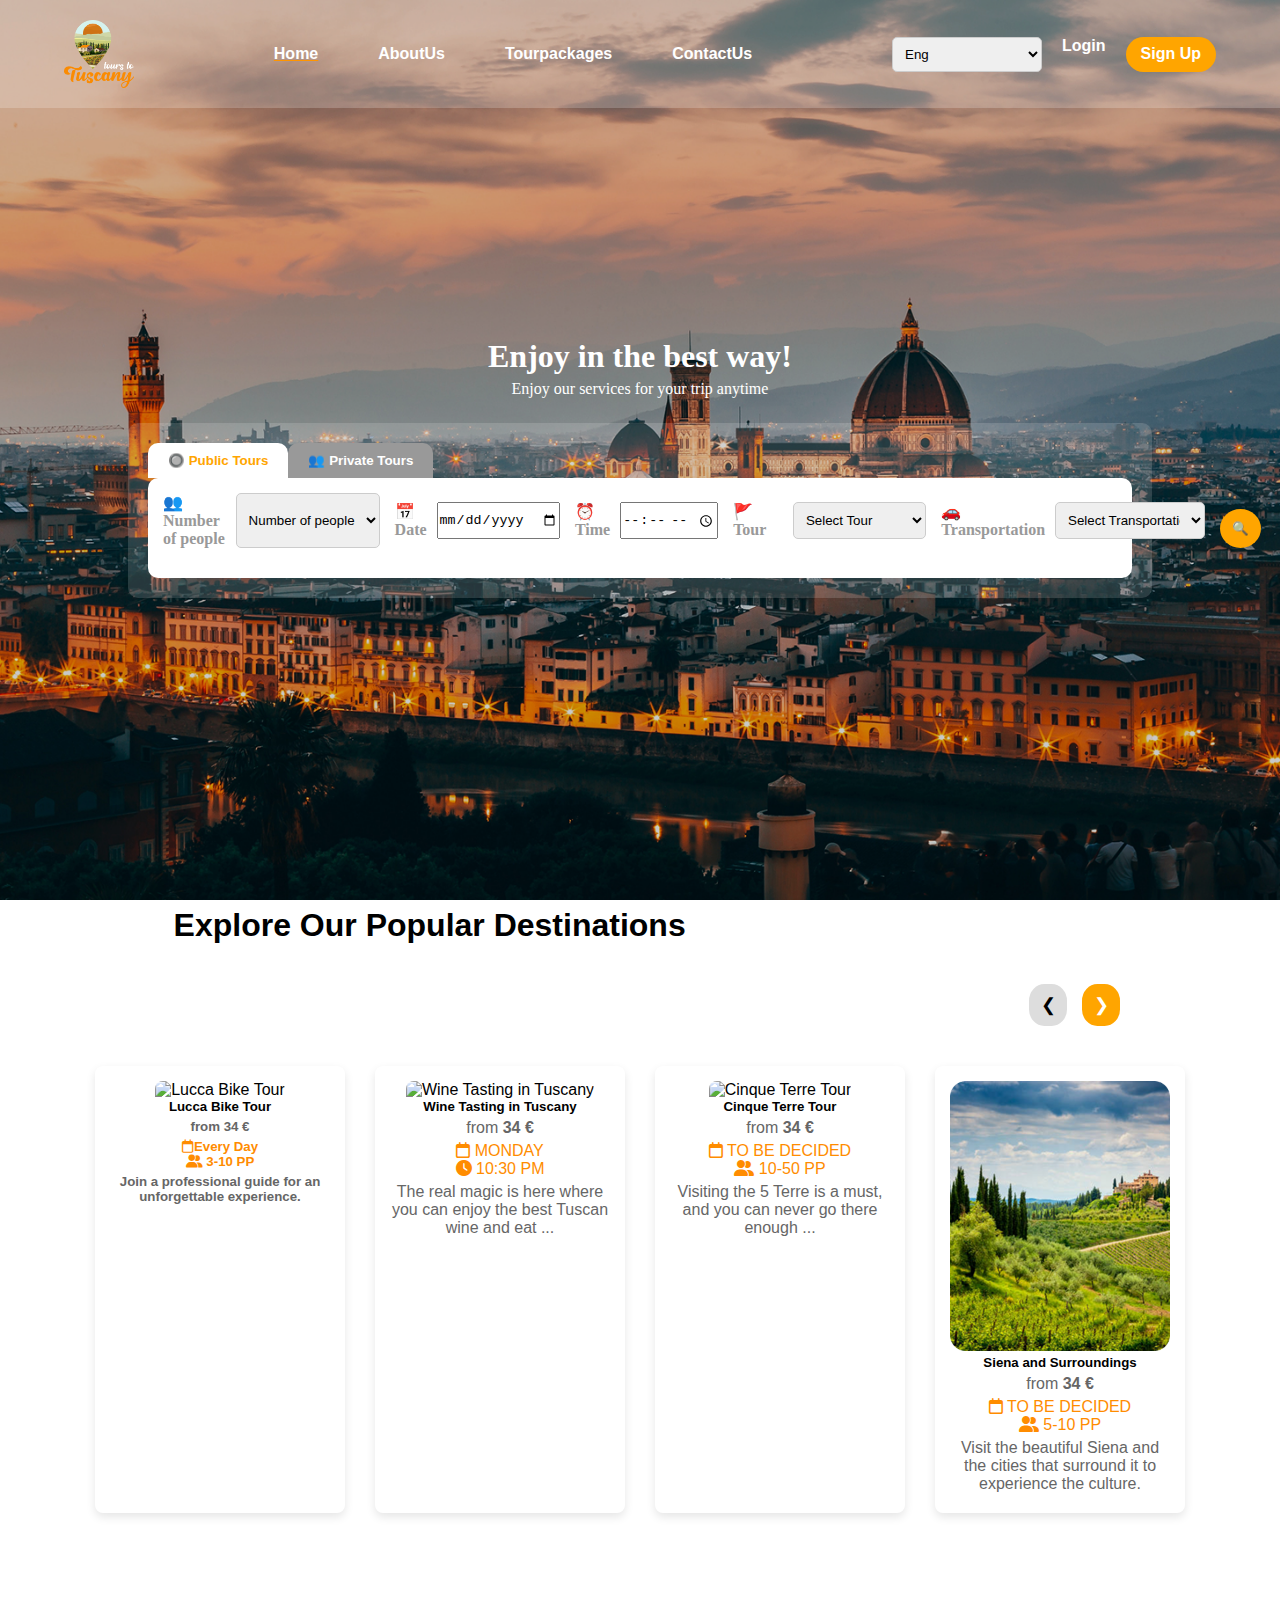
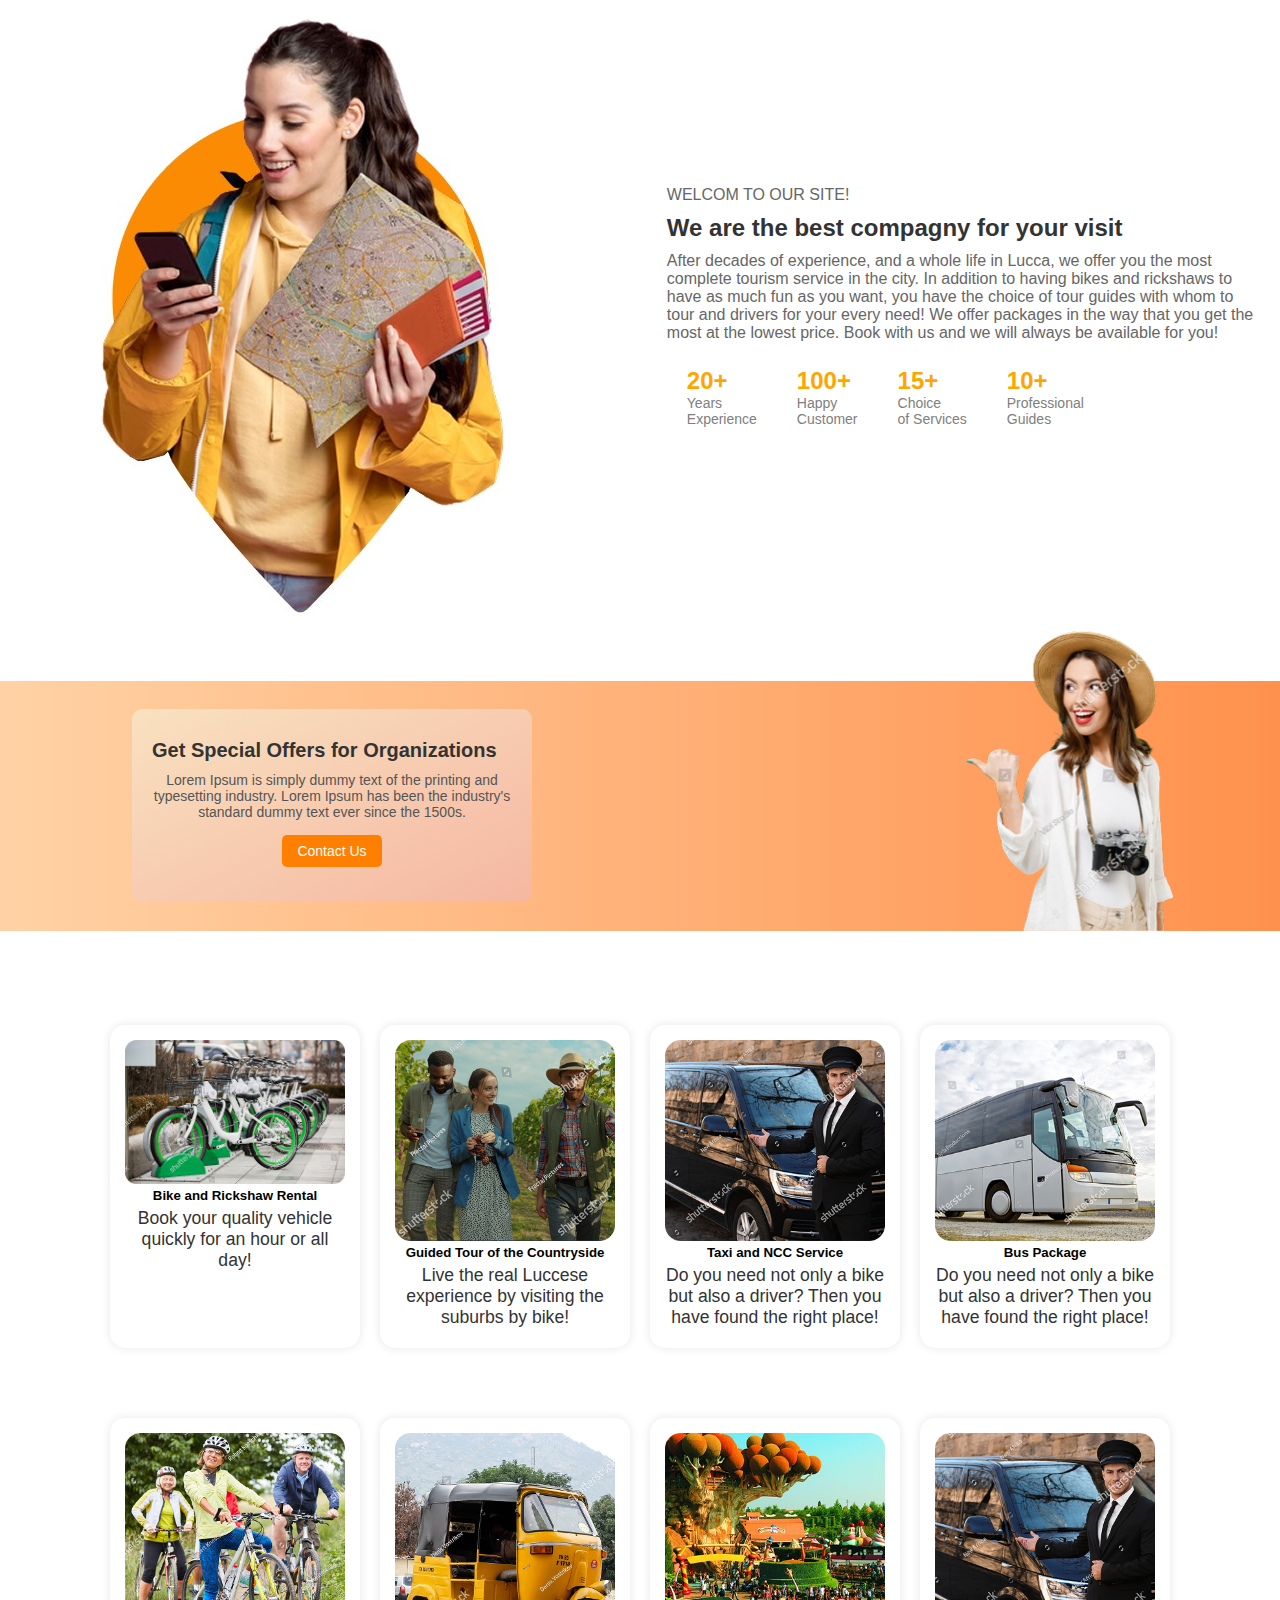
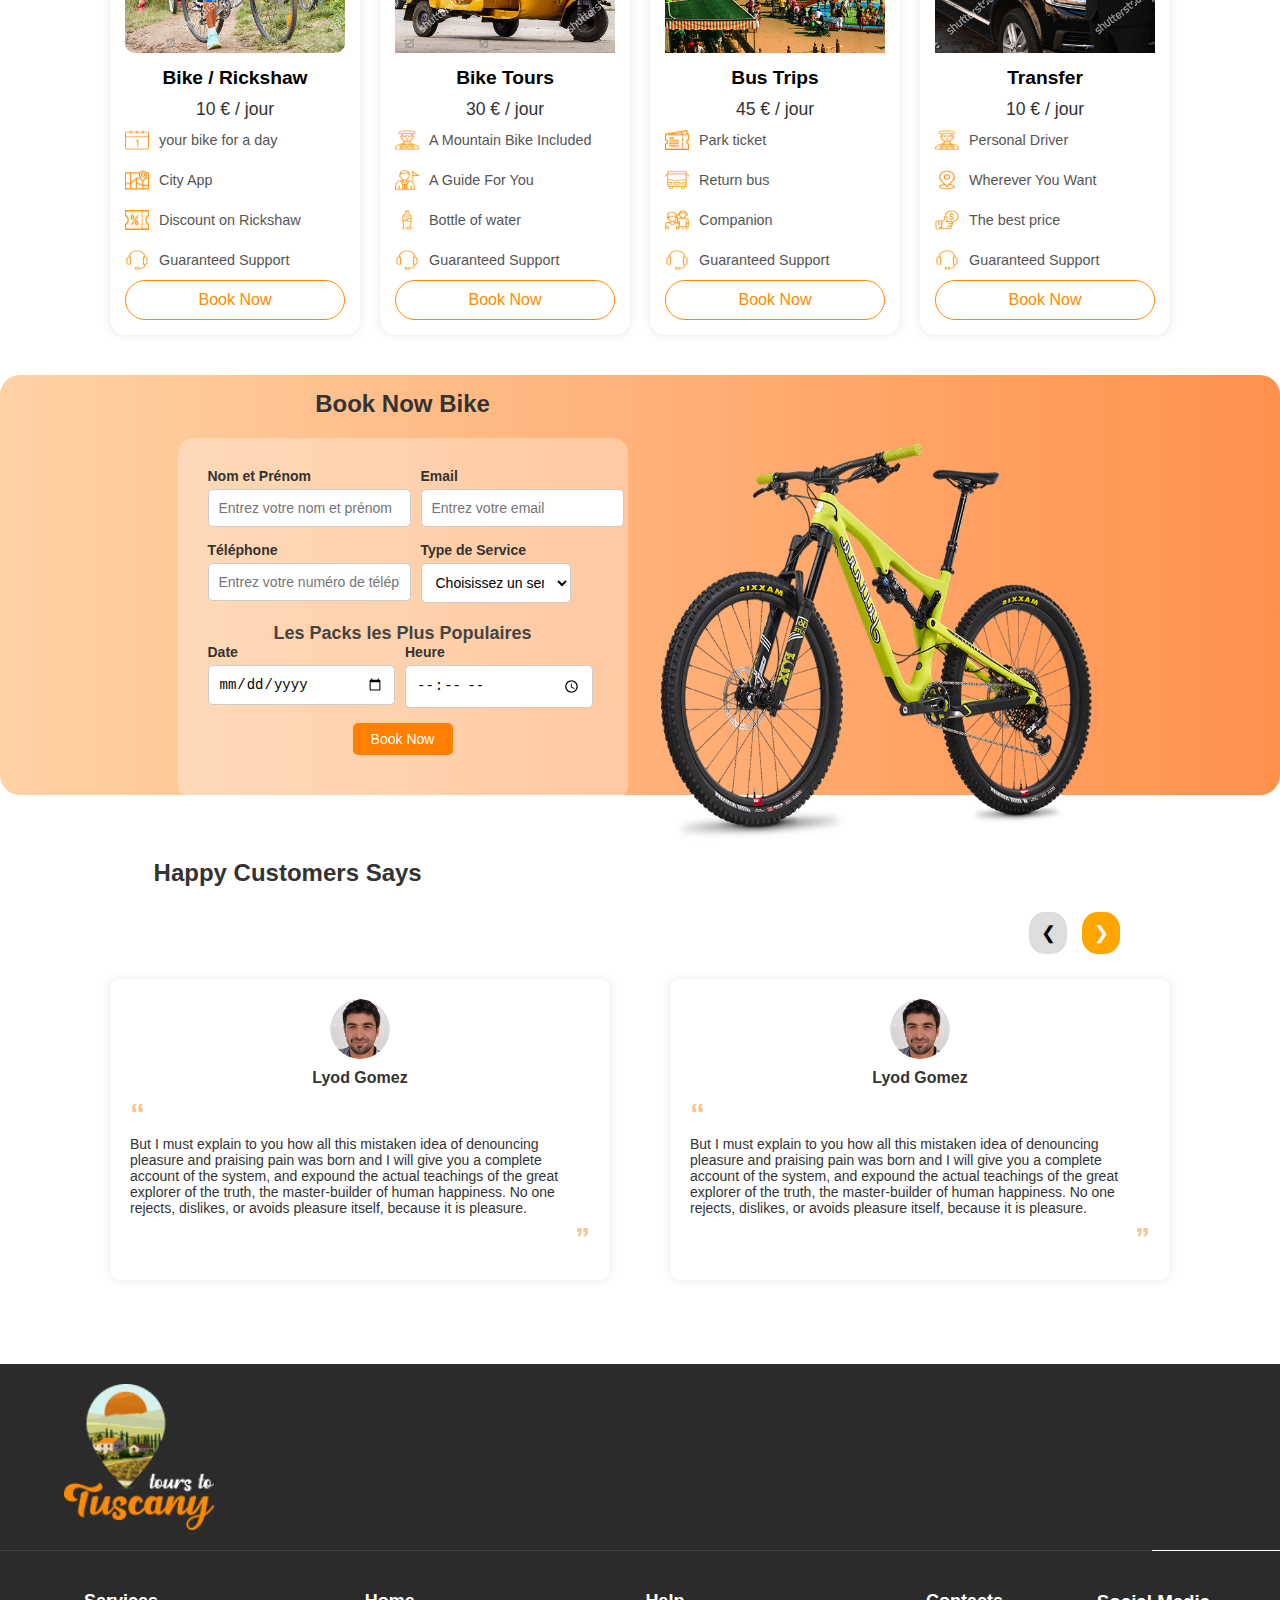
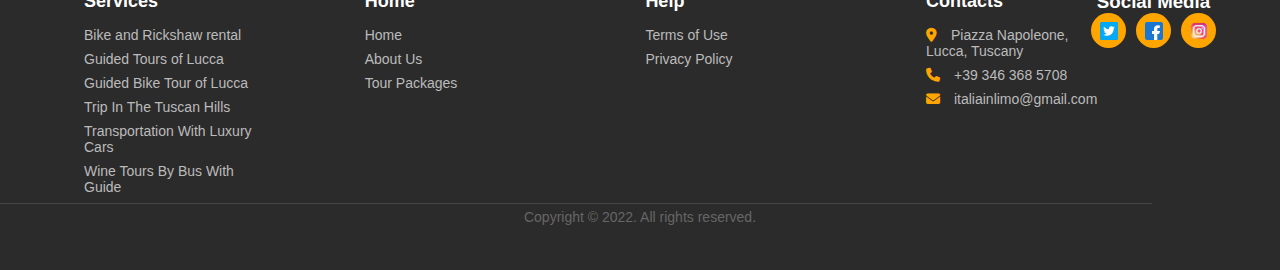
==== index.html @ a481c836 "first commit" ====
<!DOCTYPE html>
<html lang="en">
<head>
    <meta charset="UTF-8">
    <meta name="viewport" content="width=device-width, initial-scale=1.0">
    <link rel="stylesheet" href="bootstrap/css/bootstrap.css">
    <title>home page</title>
    <link rel="stylesheet" href="style.css">
    <link rel="stylesheet" href="https://cdnjs.cloudflare.com/ajax/libs/font-awesome/6.4.2/css/all.min.css">
    
</head>
<body>
   
   

    <header>

        <nav class="home_page">
        
            <img src="image/logo.png" class="logo" alt="
            logo">

            <div class="home_links">
                <ul>
                    <li class="home"><a href="index.html">Home</a></li>
                    <li><a href="About.html">AboutUs</a></li>
                    <li><a href="tourPackage.html">Tourpackages</a></li>
                    <li><a href="conctactus.html">ContactUs</a></li>
                </ul>
               
            </div>

            <div class="nav-right">
                <div class="dropdown">
                    <a href="#"> <select>
                        <option value="Eng">Eng</option>
                        <option value="Eng">Fr</option>
                    </select></a>
                </div>
                <a href="#" class="login">Login</a>
                <a href="#" class="signup">Sign Up</a>

                
          </div>
        </nav>
    
    
            <div class="hero">
               <div class="hero_top">
                <h1>Enjoy in the best way!</h1>
                <p class="para"> Enjoy our services for your trip anytime</p>
               </div>

               <div class="search-container">
                <div class="tabs">
                    <button class="tab active"> 
                        <span class="icon">🔘</span> Public Tours
                    </button>
                    <button class="tab"> 
                        <span class="icon">👥</span> <span class="orange-text">Private Tours</span>
                    </button>
                </div>
        
                <div class="form">
                    <div class="form-group">
                        <label><span class="icon">👥</span> Number of people</label>
                        <select>
                            <option value="number">Number of people</option>
                        </select>
                    </div>
                    <div class="form-group">
                        <label><span class="icon">📅</span> Date</label>
                            <input  name="date" type="date">
                    </div>
                    <div class="form-group">
                        <label><span class="icon">⏰</span> Time</label>
                            <input type="time">
                    </div>
                    <div class="form-group">
                        <label><span class="icon">🚩</span> Tour</label>
                        <select>
                            <option>Select Tour</option>
                        </select>
                    </div>
                    <div class="form-group">
                        <label><span class="icon">🚗</span> Transportation</label>
                        <select>
                            <option>Select Transportation</option>
                        </select>
                    </div>
                    <button class="search-btn">🔍</button>
                    </div>
                </div>
                 </div>

                 
                 <main>

                    <h1 class="web">Explore Our Popular Destinations</h1>
                    <div class="navigation">
        <button class="nav-btn prev">❮</button>
        <button class="nav-btn next">❯</button>
    </div>

                     <div class="tours-container-p">
                         <div class="tour-card">
                             <img src="image/Rectangle 16.png" alt="Lucca Bike Tour">
                             <h5>Lucca Bike Tour</5>
                             <p>from <strong>34 €</strong></p>
                             <div class="p"><span><i class="fa-regular fa-calendar"></i>Every Day</span></div>
                             <div class="p"><span><i class="fa-solid fa-user-group"></i> 3-10 PP</span></div>
                             <p>Join a professional guide for an unforgettable experience.</p>
                             
                         </div>
                 
                         <div class="tour-card">
                             <img src="image/Rectangle 16 (1).png" alt="Wine Tasting in Tuscany">
                             <h5>Wine Tasting in Tuscany</h5>
                             <p>from <strong>34 €</strong></p>
                             <div class="p"><span><i class="fa-regular fa-calendar"></i> MONDAY</span></div>
                             <div class="p"><span><i class="fa-solid fa-clock"></i> 10:30 PM</span></div>
                             <p>The real magic is here where you can enjoy the best Tuscan wine and eat ...</p>
             
                         </div>
                 
                         <div class="tour-card">
                             <img src="image/Rectangle 16 (2).png" alt="Cinque Terre Tour">
                             <h5>Cinque Terre Tour</h5>
                             <p>from <strong>34 €</strong></p>
                             <div class="p"><span><i class="fa-regular fa-calendar"></i> TO BE DECIDED</span></div>
                             <div class="p"><i class="fa-solid fa-user-group"></i> 10-50 PP</span></div>
                             <p>Visiting the 5 Terre is a must, and you can never go there enough ...</p>
             
                             
                         </div>
                 
                         <div class="tour-card">
                             <img src="image/Rectangle 16 (3).png" alt="Siena and Surroundings">
                             <h5>Siena and Surroundings</h5>
                             <p>from <strong>34 €</strong></p>
                             
                            <div class="p"><span><i class="fa-regular fa-calendar"></i> TO BE DECIDED</span></div>
                            <div class="p"><span><i class="fa-solid fa-user-group"></i> 5-10 PP</span></div>

                             <p>Visit the beautiful Siena and the cities that surround it to experience the culture.</p>
                            
                         </div>
                     </div>


                     <div class="content-espace-p">
                        <div class="box-un">
                            <img src="image/groupe2.jpg" alt="imqge">
                        </div>
                        <div class="box-deux">
                            <p>WELCOM TO OUR SITE!</p>
                            <h2>We are the best compagny for your visit</h2>
                            <p>After decades of experience, and a whole life in Lucca, we offer you the most <br>
                                complete tourism service in the city. In addition to having bikes and rickshaws to <br>
                                have as much fun as you want, you have the choice of tour guides with whom to <br>
                                tour and drivers for your every need! We offer packages in the way that you get the <br>
                                most at the lowest price. Book with us and we will always be available for you!</p>
                            

                                <div class="stats-container">
                                    <div class="stat-box">
                                        <span class="stat-number">20+</span>
                                        <span class="stat-text">Years<br>Experience</span>
                                    </div>
                                    <div class="stat-box">
                                        <span class="stat-number">100+</span>
                                        <span class="stat-text">Happy<br>Customer</span>
                                    </div>
                                    <div class="stat-box">
                                        <span class="stat-number">15+</span>
                                        <span class="stat-text">Choice<br>of Services</span>
                                    </div>
                                    <div class="stat-box">
                                        <span class="stat-number">10+</span>
                                        <span class="stat-text">Professional<br>Guides</span>
                                    </div>
                                </div>
                        </div>
                    </div>
                 </main>

                 <section class="offer-section-p">
                    <div class="offer-content">
                        <h2>Get Special Offers for Organizations</h2>
                        <p>Lorem Ipsum is simply dummy text of the printing and typesetting industry. 
                            Lorem Ipsum has been the industry's standard dummy text ever since the 1500s.</p>
                        <a href="#" class="btn">Contact Us</a>
                    </div>
                    <div class="offer-image">
                        <img src="image/groupe3.png" alt="Femme souriante">
                    </div>
                </section>

          </main>
          
<!-- Section 4 -->

<div class="services-container-p">
    <div class="service-card">
        <img src="image/2.png" alt="Bike and Rickshaw Rental">
        <h5>Bike and Rickshaw Rental</h5>
        <p>Book your quality vehicle quickly for an hour or all day!</p>
    </div>
    <div class="service-card">
        <img src="image/Rectangle 19.png" alt="Guided Tour of the Countryside">
        <h5>Guided Tour of the Countryside</h5>
        <p>Live the real Luccese experience by visiting the suburbs by bike!</p>
    </div>
    <div class="service-card">
        <img src="image/Rectangle 20 (1).png" alt="Taxi and NCC Service">
        <h5>Taxi and NCC Service</h5>
        <p>Do you need not only a bike but also a driver? Then you have found the right place!</p>
    </div>
    <div class="service-card">
        <img src="image/Rectangle 20.png" alt="Bus Package">
        <h5>Bus Package</h5>
        <p>Do you need not only a bike but also a driver? Then you have found the right place!</p>
    </div>
</div>


<!-- Section 5 -->

<div class="services-container-p">
    <div class="service-card">
        <img class="img-header" src="image/03.png" alt="Bike/Rickshaw">
        <h3>Bike / Rickshaw</h3>
        <p>10 € / jour</p>
        <ul class="icons-text">
            <li> 
                <img src="./image/icon_one day.png" alt=""> 
                your bike for a day
            </li>
                <li> 
                    <img src="./image/Layer 1 (1).png" alt=""> 
                    City App
                </li>
                <li> 
                    <img src="./image/Layer 1 (2).png" alt=""> 
                    Discount on Rickshaw
                </li>
                <li> 
                    <img src="./image/icon_support.png" alt=""> 
                    Guaranteed Support
                </li>
            </ul>
        <button class="btn-book">Book Now</button>
    </div>
    <div class="service-card">
        <img src="image/06.png" alt="Bike Tours">
        <h3>Bike Tours</h3>
        <p>30 € / jour</p>
        <ul class="icons-text">
            <li>
                <img src="./image/Layer 2.png" alt="">
                A Mountain Bike Included
            </li>
            <li>
                <img src="./image/icon_guide.png" alt="">
                A Guide For You
            </li>
            <li>
                <img src="./image/icon_water.png" alt="">
                Bottle of water
            </li>
            <li>
                <img src="./image/icon_support.png" alt="">
                Guaranteed Support
            </li>
        </ul>
        <button class="btn-book">Book Now</button>
    </div>
    <div class="service-card">
        <img src="image/Rectangle .png" alt="Bus Trips">
        <h3>Bus Trips</h3>
        <p>45 € / jour</p>
        <ul class="icons-text">
            <li>
                <img src="./image/Layer 1.png" alt="">
                Park ticket
            </li>
            <li>
                <img src="./image/icon_bus.png" alt="">
                Return bus
            </li>
            <li>
                <img src="./image/icon_companion.png" alt="">
                Companion
            </li>
            <li><img src="./image/icon_support.png" alt="">
                Guaranteed Support
            </li>
        </ul>
        <button class="btn-book">Book Now</button>
    </div>
    <div class="service-card">
        <img src="image/0.png" alt="Transfer">
        <h3>Transfer</h3>
        <p>10 € / jour</p>
        <ul class="icons-text">
            <li>
                <img src="./image/Layer 2.png" alt="">
                Personal Driver
            </li>
            <li>
                <img src="./image/icon_location.png" alt="">
                Wherever You Want
            </li>
            <li>
                <img src="./image/icon_best price.png" alt="">
                The best price
            </li>
            <li>
                <img src="./image/icon_support.png" alt="">
                Guaranteed Support
            </li>
        </ul>
        <button class="btn-book">Book Now</button>
    </div>
</div>


<section class="booking-section-p">
    <div class="booking">
        <div class="booking-h1">
            <h2>Book Now Bike</h2>
            <div class="booking-form">
                <form>
                    <div class="form-group">
                        <div class="input-box">
                            <label>Nom et Prénom</label>
                            <input type="text" placeholder="Entrez votre nom et prénom">
                        </div>
                        <div class="input-box">
                            <label>Email</label>
                            <input type="email" placeholder="Entrez votre email">
                        </div>
                    </div>
    
                    <div class="form-group">
                        <div class="input-box">
                            <label>Téléphone</label>
                            <input type="tel" placeholder="Entrez votre numéro de téléphone">
                        </div>
                        <div class="input-box">
                            <label>Type de Service</label>
                            <select>
                                <option>Choisissez un service</option>
                                <option>Réparation</option>
                                <option>Location</option>
                            </select>
                        </div>
                    </div>
    
                    <h3>Les Packs les Plus Populaires</h3>
    
                    <div class="form-group">
                        <div class="input-box">
                            <label>Date</label>
                            <input type="date">
                        </div>
                        <div class="input-box">
                            <label>Heure</label>
                            <input type="time">
                        </div>
                    </div>
    
                    <button type="submit" class="btn">Book Now</button>
                </form>
            </div>
        </div>
    
        <div class="bike-image img">
            <img src="image/bike picture.png" alt="Vélo de montagne">
        </div>
    </div>
</section>

    
<section class="testimonials">
    <h2>Happy Customers Says</h2>
    <div class="navigation">
        <button class="nav-btn prev">❮</button>
        <button class="nav-btn next">❯</button>
    </div>
    <div class="testimonial-container">
        <div class="testimonial-card">
            <img src="image/Ellipse 4.png" alt="">
            <h3>Lyod Gomez</h3>
            <p class="quote">“</p>
            <p class="testimonial-text">
                But I must explain to you how all this mistaken idea of denouncing pleasure and praising pain was born 
                and I will give you a complete account of the system, and expound the actual teachings of the great explorer 
                of the truth, the master-builder of human happiness. No one rejects, dislikes, or avoids pleasure itself, 
                because it is pleasure.
            </p>
            <p class="quote end-quote">”</p>
        </div>
        <div class="testimonial-card">
            <img src="image/Ellipse 4.png" alt="">
            <h3>Lyod Gomez</h3>
            <p class="quote">“</p>
            <p class="testimonial-text">
                But I must explain to you how all this mistaken idea of denouncing pleasure and praising pain was born 
                and I will give you a complete account of the system, and expound the actual teachings of the great explorer 
                of the truth, the master-builder of human happiness. No one rejects, dislikes, or avoids pleasure itself, 
                because it is pleasure.
            </p>
            <p class="quote end-quote">”</p>
        </div>
    </div>

</section>


<!--  En-tête avec logo -->

    <div class="header-container">
        <img src="image/logo.png" alt="Tuscany Logo" class="logo">
    </div>
    
        <hr>
    
    

<!-- Footer -->
<footer class="footer">
    <div class="footer-container">
        <div class="footer-content">
            <div class="footer-columns">
                <div class="footer-column">
                    <h3>Services</h3>
                    <ul>
                        <li>Bike and Rickshaw rental</li>
                        <li>Guided Tours of Lucca</li>
                        <li>Guided Bike Tour of Lucca</li>
                        <li>Trip In The Tuscan Hills</li>
                        <li>Transportation With Luxury Cars</li>
                        <li>Wine Tours By Bus With Guide</li>
                    </ul>
                </div>
                <div class="footer-column">
                    <h3>Home</h3>
                    <ul>
                        <li>Home</li>
                        <li>About Us</li>
                        <li>Tour Packages</li>
                    </ul>
                </div>
                <div class="footer-column">
                    <h3>Help</h3>
                    <ul>
                        <li>Terms of Use</li>
                        <li>Privacy Policy</li>
                    </ul>
                </div>
                <div class="footer-column">
                    <h3>Contacts</h3>
                    <ul>
                        <li><i class="fas fa-map-marker-alt"></i> Piazza Napoleone, Lucca, Tuscany</li>
                        <li><i class="fas fa-phone"></i> +39 346 368 5708</li>
                        <li><i class="fas fa-envelope"></i> italiainlimo@gmail.com</li>
                    </ul>
                </div>
            </div>
            <div class="footer-social">
                <h3>Social Media</h3>
                <div class="social-media">
                    <a href="#"><img src="image/3256013.png" alt="Twitter"></a>
                    <a href="#"><img src="image/733547.png" alt="Facebook"></a>
                    <a href="#"><img src="image/instagram.webp" alt="Instagram"></a>
                </div>
                
            </div>
        </div>
    </div>
    <hr>
    <div class="footer-bottom">
        <p>Copyright © 2022. All rights reserved.</p>
    </div>
</footer>
                
            
           
</header>
           

    
</body>
</html>
---- style.css ----
*{
    margin: 0;
    padding: 0;
    text-decoration: none;
    text-transform: none;
    box-sizing: border-box;
    list-style: none;
}

body{
    font-family: Cambria, Cochin, Georgia, Times, 'Times New Roman', serif;
}

header{
    height: 100vh;
    width:100vw;
    background-image: url('image/image1.png');
    background-repeat: no-repeat;
    background-size: cover;
}


.home_page{
    background-color: rgba(255, 255, 255, 0.209);
    padding: 20px 5%;
    display: flex;
    justify-content: space-between;
    align-items: center;
    width: 100%;
    box-sizing: border-box;
}

.home_page a{
    color: white;
    text-decoration: none;
    font-size: 16px;
    font-weight: 600;
}


.home_page a:hover {
    /* color: rgb(187, 66, 32); */
    text-decoration: underline;
}

.home_page .logo{
    width: 70px;
}


.home_links {
    display: flex;
    align-items: center;
    gap: 20px;
    color: orange;
   
}

.home_page .home_links ul{
    display:flex;

}

.home_page .home_links ul li{
   margin: 0 30px;

} 

.home{
    text-decoration: underline;
    text-decoration-color: rgb(255, 149, 0);
}

.dropdown {
    color: white;
    cursor: pointer;
}

.login {
    color: white;
    font-size: 16px;
}

.signup {
    background-color: orange;
    color: white;
    padding: 8px 15px;
    border-radius: 20px;
    font-weight: bold;
    text-decoration: none;
}



.nav-right{
   display:flex ;
   gap: 20px;
    
}

.hero{
     height: 80vh;
     display: flex;
     flex-direction: column;
     gap: 20px;
     align-items: center;
     justify-content: center;
     font-family: courguette, Narrow;
     color: #fff;
}


.hero .hero_top {
    text-align: center;
    color: #fff;
}
.para{
    color: white;
}



body {
    background: white; /* Fond gris foncé */
    display: flex;
    justify-content: center;
    align-items: center;
    height: 100vh;
    margin: 0;
    font-family: Arial, sans-serif;
}

.search-container {
    background: rgba(255, 255, 255, 0.149);
    padding: 20px;
    border-radius: 10px;
    
    width: 80%;
   
}

.tabs {
    display: flex;
}

.tab {
    background: #999;
    border: none;
    padding: 10px 20px;
    border-radius: 10px 10px 0 0;
    color: white;
    font-weight: bold;
    cursor: pointer;
}

.tab.active {
    background: white;
    color: orange;
}

.orange-text {
    color: white;
}

.form {
    display: flex;
    align-items: center;
    padding: 15px;
    background: white;
    border-radius: 10px;
    gap: 10px;
}

.form-group {
    margin-right: 5px;
    color: #999;
    
}


label {
    font-weight: bold;
    display: block;
}

select {
    padding: 8px;
    border: 1px solid #ccc;
    border-radius: 5px;
    width: 150px;
}

.search-btn {
    background: orange;
    border: none;
    padding: 12px;
    border-radius: 50%;
    cursor: pointer;
    transition: 0.3s;
}

.search-btn:hover {
    background: darkorange;
    margin-right: 40px;
}

/* la partie body*/

.web{
    color: black; /* Couleur du texte */
    padding: 15px 20px; /* Espacement autour de l'en-tête */
    text-align: left; /* Centre le texte*/
    margin-top: 5%;
    margin-left: 12%;
    
    
   
}



.navigation {
    margin-top: 20px;
    margin-left: 80%;
}

.nav-btn {
    background: #ffa500;
    border: none;
    padding: 10px;
    border-radius: 50%;
    cursor: pointer;
    font-size: 18px;
    color: white;
    margin: 5px;
    width: 15%;
    height: 15%;
}

.nav-btn.prev {
    background: #ddd;
    color: black;
}




.p{
    color: darkorange;
    text-align: center;
    
}

.tours-container-p{
    display: flex; /* Utiliser flexbox pour une disposition horizontale */
    justify-content: center; /* Centre les cartes horizontalement */
    padding: 20px;
    border-radius: 10px; /* Coins arrondis pour le conteneur */
    margin-bottom: 5%;
    
}

.tour-card {
    background-color: white; /* Couleur de fond de la carte */
    border-radius: 8px; /* Coins arrondis */
    box-shadow: 0 4px 10px rgba(0, 0, 0, 0.1); /* Ombre pour le style */
    width: 250px; /* Largeur fixe pour les cartes */
    margin: 15px; /* Espacement entre les cartes */
    text-align: center; /* Centre le texte */
    padding: 15px; /* Espacement à l'intérieur de la carte */
}

.tour-card img {
    width: 100%; /* Image remplit toute la largeur */
    border-radius: 8px 8px 0 0; /* Coins arrondis en haut de l'image */
}
.p1{
    text-align: justify;
}

h2 {
    margin: 10px 0; /* Marge autour du titre */
    color: #333; /* Couleur du texte */
    text-align: justify;
}

p {
    margin: 5px 0; /* Marge autour des paragraphes */
    color: #666; /* Couleur du texte */
    
}


footer {
    text-align: center;
    padding: 10px;
    background-color: #333; /* Couleur de fond du pied de page */
    color: white; /* Couleur du texte */
}

/*la photo*/


.content-espace-p{
    display: grid;
    grid-template-columns: repeat(2, 1fr);
    margin-bottom: 5%;
}
.box-un{
    justify-content: center;
    margin-left: 100px;
    width: 300px;
    height: auto;

    
    
}
.box-deux{
    text-align: left;
    gap: 40px;
    align-items: center;
    max-width: 800px;
    margin: auto;
     
   
    
    

}

.stats-container {
    display: flex;
    justify-content: left;
    gap: 40px;
    padding: 20px;
}

.stat-box {
    text-align: left;
}

.stat-number {
    font-size: 24px;
    font-weight: bold;
    color: orange;
}

.stat-text {
    display: block;
    font-size: 14px;
    color: gray;
    
}









/*la deuxieme*/


.offer-section-p{
    display: flex;
    align-items: center;
    justify-content: space-between;
    background: linear-gradient(to right, #FFD2A5, #FF914D);
    padding: 5px;
    height: 250px;
    margin-bottom: 5%;
    
}

.offer-content {
    background: linear-gradient(to bottom right, #f9e1c0, #f5b7a1);
    padding: 20px;
    border-radius: 10px;
    max-width: 400px;
    text-align: center;
    margin-left: 10%;
   
}

.offer-content h2 {
    font-size: 20px;
    color: #333;
}

.offer-content p {
    font-size: 14px;
    color: #555;
}

.btn {
    display: inline-block;
    padding: 10px 20px;
    background: #ff8000;
    color: white;
    text-decoration: none;
    border-radius: 5px;
    margin-top: 10px;
    
}

.offer-image img {
    max-height: 250px;
    border-radius: 10px;
    position: relative;
    max-width: 100%;  /* L'image ne dépassera pas la largeur de son conteneur */
    max-height: 300px; /* L'image ne dépassera pas 300 pixels de hauteur */
    top: -23px;
    height: auto;  /* Définit la hauteur à 300 pixels */
    width: auto;    /* Laisse la largeur s'ajuster automatiquement */
    margin-left: 90px;
    margin-right: 100px;
}

/*la troisieme*/

/* Services */
.services-container-p {
    display: flex; /* Utiliser flexbox pour une disposition horizontale */
    justify-content: center; /* Centre les cartes horizontalement */
    padding: 20px;
    border-radius: 10px; /* Coins arrondis pour le conteneur */
    margin-bottom: 10px;
}

.service-card {
    background: white;
    padding: 15px;
    text-align: center;
    border-radius: 10px;
    box-shadow: 0px 0px 10px rgba(0, 0, 0, 0.1);
    width: 290px;
}



/*la quatieme*/

.service-card .img-header {
    width: 100%;
    border-radius: 10px;
}

.service-card ul li img{
    width: 24px;
    height: 20px;
}

.service-card ul{
    display: flex;
    flex-direction: column;
    align-items: start;
    gap: 20px;
}

.service-card ul li{
    display: flex;
    align-items: center;
    gap: 10px;
}

.service-card {
    background-color: white; /* Couleur de fond des cartes */
    border-radius: 15px; /* Coins arrondis */
    margin: 10px; /* Espacement entre les cartes */
    width: 250px; /* Largeur des cartes */
    overflow: hidden; /* Cache les débordements */
    text-align: center; /* Centre le texte */
}

.service-card img {
    width: 100%; /* L'image remplit toute la largeur de la carte */
    height: auto; /* Hauteur automatique pour conserver le ratio */
    
}

.service-card h3 {
    margin: 10px 0; /* Marges pour le titre */
    font-size: 1.2em; /* Taille de la police pour le titre */
}

.service-card p {
    font-size: 1.1em; /* Taille de la police pour le prix */
    color: #333; /* Couleur du texte */
}

.service-card ul {
    list-style-type: none; /* Supprime les puces */
    padding: 0; /* Supprime le padding */
    margin: 10px 0; /* Marges pour la liste */
}

.service-card li {
    font-size: 0.9em; /* Taille de la police pour les éléments de la liste */
    color: #555; /* Couleur des éléments de liste */
}

.service-card button {
    background: white;
    display: block;
    width: 100%;
    margin-top: 10px;
    border: none; /* Supprime la bordure */
    border: 1px solid #FA8B02;
    color: #FA8B02;
    border-radius: 50px; /* Coins arrondis */
    padding: 10px 15px; /* Espacement intérieur */
    font-size: 1em; /* Taille de la police du bouton */
    cursor: pointer; /* Curseur en main */
    margin-top: 10px; /* Espacement en bas */
}

.service-card button:hover {
    background-color: #FA8B02; /* Couleur au survol */
    color: white;
}


/*cinquieme*/

/* Section de réservation */

.booking-section-p {
    background: linear-gradient(to right, #FFD2A5, #FF914D); /* Dégradé appliqué seulement ici */
    display: flex;
    justify-content: center;
    padding: 5px;
    border-radius: 20px;
    margin-bottom: 5%;
}

.booking-section-p .booking{
    display: flex;
    align-items: center;
    gap: 15px;
}

.booking-section-p .booking-h1 h2{
    text-align: center;
}

/* Formulaire */
.booking-form {
    background: rgba(255, 255, 255, 0.3);
    padding: 30px;
    border-radius: 15px;
    max-width: 450px;
    position: relative;
    top: 10px;
}

.header {
    text-align: center; /* Centre tout le texte */
    font-size: 24px; /* Taille de police pour l'en-tête */
    margin-bottom: 20px; /* Espace en dessous de l'en-tête */
}
/* Titre du formulaire */
.booking-form h2 {
    text-align: center;
    font-size: 24px;
    color: #333;
    margin-bottom: 20px;
    margin-top: 50px; 
}

/* Sous-titre */
.booking-form h3 {
    font-size: 18px;
    text-align: center;
    margin-top: 20px;
    color: #444;
}

/* Groupement des champs */
.form-group {
    display: flex;
    justify-content: space-between;
    gap: 10px;
    margin-bottom: 15px;
}

/* Champs de formulaire */
.input-box {
    flex: 1;
    display: flex;
    flex-direction: column;
}

.input-box label {
    font-size: 14px;
    margin-bottom: 5px;
    font-weight: bold;
    color: #333;
}

.input-box input,
.input-box select {
    padding: 10px;
    border: 1px solid #ccc;
    border-radius: 5px;
    font-size: 14px;
    background: white;
}

/* Style du bouton */
.btn {
    display: block;
    width: 100px; /* Ou une autre largeur fixe */
    padding: 8px; 
    background: #ff8000;
    color: white;
    text-align: center;
    border: none;
    border-radius: 5px; 
    font-size: 14px;
    cursor: pointer;
    transition: background 0.3s ease;
    margin: 15px auto; /* Centre le bouton horizontalement */
    top: +10%;
    position: relative;
    
}

.btn:hover {
    background: #e76d00;
    
}

/* Image du vélo */
.bike-image img {
    width: 460px;
    height: 400px;
    position: relative;
    top: 60px;
    
}



/*la sixieme*/
.testimonials h2 {
    font-size: 24px;
    font-weight: bold;
    margin-bottom: 20px;
    margin-left: 12%;
}

.testimonial-container {
    display: flex;
    justify-content: center;
    gap: 20px;
    flex-wrap: wrap;
    margin-bottom: 5%;
    
}

.testimonial-card {
    background: white;
    padding: 20px;
    border-radius: 10px;
    width: 500px;
    text-align: left;
    position: relative;
    margin: 20px;
    box-shadow: 0px 0px 10px rgba(0, 0, 0, 0.1);
}

.testimonial-card img {
    width: 60px;
    height: 60px;
    border-radius: 50%;
    display: block;
    margin: 0 auto 10px;
}

.testimonial-card h3 {
    text-align: center;
    margin-bottom: 10px;
    font-size: 16px;
    font-weight: bold;
    color: #333; /* Assurez-vous qu'il soit bien visible */
}


.testimonial-text {
    font-size: 14px;
    color: #333;
}

.quote {
    font-size: 30px;
    color: #f8c291;
    font-weight: bold;
}

.end-quote {
    text-align: right;
    display: block;
}

.navigation {
    margin-top: 20px;
    margin-left: 80%;
}

.nav-btn {
    background: #ffa500;
    border: none;
    padding: 10px;
    border-radius: 40%;
    cursor: pointer;
    font-size: 18px;
    color: white;
    margin: 5px;
    width: 15%;
    height: 15%;
}

.nav-btn.prev {
    background: #ddd;
    color: black;
}


/*septieme*/

/*  HEADER (Logo en haut) */
.header-container {
    background: #2b2b2b;
    padding: 20px 5%;
    display: flex;
    align-items: center;
    justify-content: flex-start; /* Aligner le logo à gauche */
    
}

.logo {
    width: 150px;
   

}




/* FOOTER */
.footer {
    background: #2b2b2b;
    padding: 40px 0;
   
    
}

.footer-container {
    display: flex;
    justify-content: space-between;
    width: 90%;
    margin: auto;
    
}

.footer-content {
    display: flex;
    justify-content: space-between;
    width: 100%;
    align-items: flex-start;
    padding-left: 20px;
}

.footer-columns {
    display: flex;
    flex: 1;
    justify-content: space-between;
    width: 100%;
}

.footer-column {
    min-width: 180px;
    margin-right: 10%;
    text-align: left;
}

.footer-column h3 {
    font-size: 18px;
    margin-bottom: 15px;
    font-weight: bold;
    
}

.footer-column ul {
    list-style: none;
}

.footer-column ul li {
    margin-bottom: 8px;
    font-size: 14px;
    color: #bbb;
}

.footer-column ul li i {
    color: orange;
    margin-right: 10px;
}


.social-media {
    display: flex;
    gap: 10px; /* Réduction de l'espace entre les icônes */
}

.social-media a {
    display: flex;
    align-items: center;
    justify-content: center;
    width: 35px; /* Taille du cercle */
    height: 35px;
    background-color: orange; /* Cercle orange */
    border-radius: 50%;
    transition: background 0.3s;
}

.social-media a img {
    width: 18px; /* Taille réduite des icônes */
    height: 18px;
}

.social-media a:hover {
    background-color: #ff9800; /* Effet au survol */
}


.social-icons {
    display: flex;
    gap: 10px;
}

.social-icons a {
    display: inline-block;
    background: orange;
    width: 35px;
    height: 35px;
    line-height: 35px;
    border-radius: 50%;
    color: black;
    font-size: 16px;
    text-align: center;
    transition: 0.3s;
}

.social-icons a:hover {
    background: #ff8c00;
}

hr {
    border: 0;
    height: 1px;
    background: #444;
    margin: 0;
    width: 90%;
}

.footer-bottom {
    text-align: center;
    font-size: 14px;
    color:  #222;
}



/* La partie responsive */


/* tablette */
/* Pour les petits écrans */
@media (max-width: 567px) {
    .booking-section {
        flex-direction: column;
        text-align: center;
    }
    
    .booking-form {
        max-width: 100%;
    }
    
    .bike-image img {
        max-width: 100%;
        margin-top: 20px;
    }
}

/* telephone */


/* laptop */
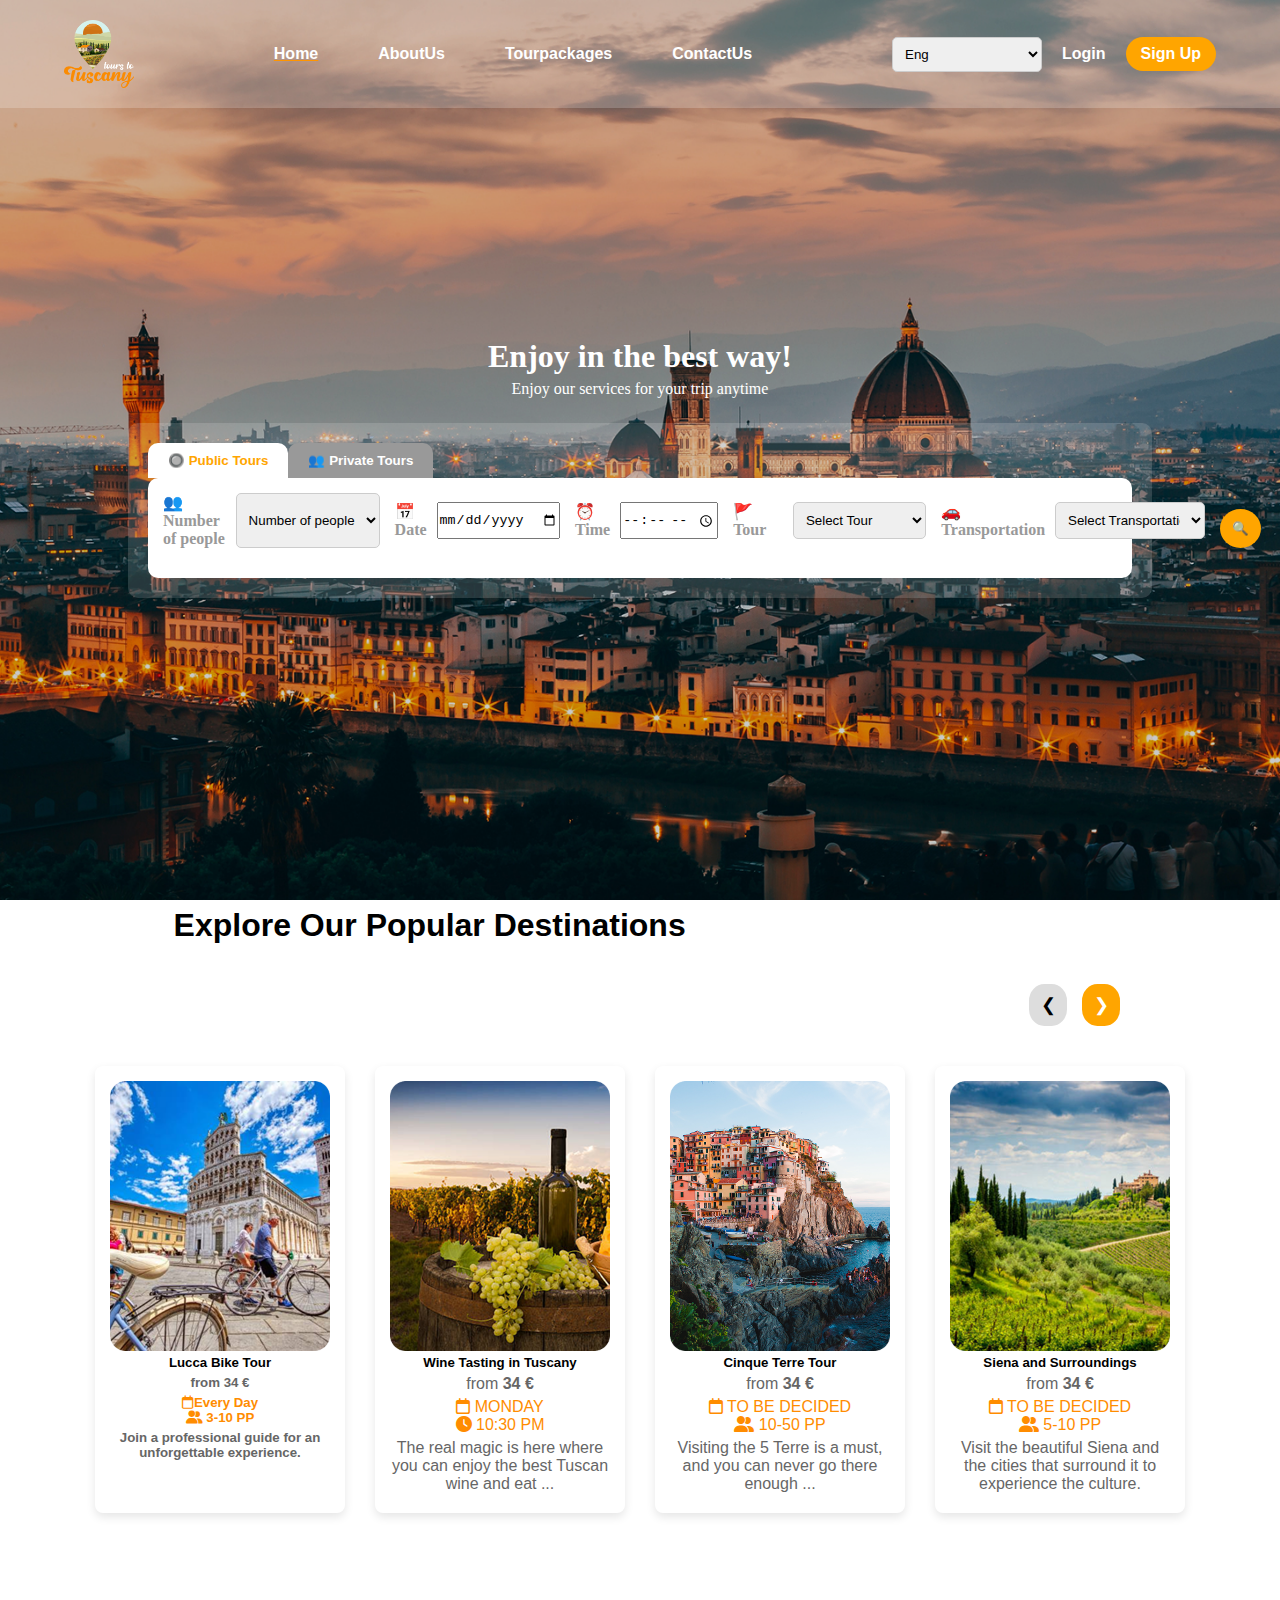
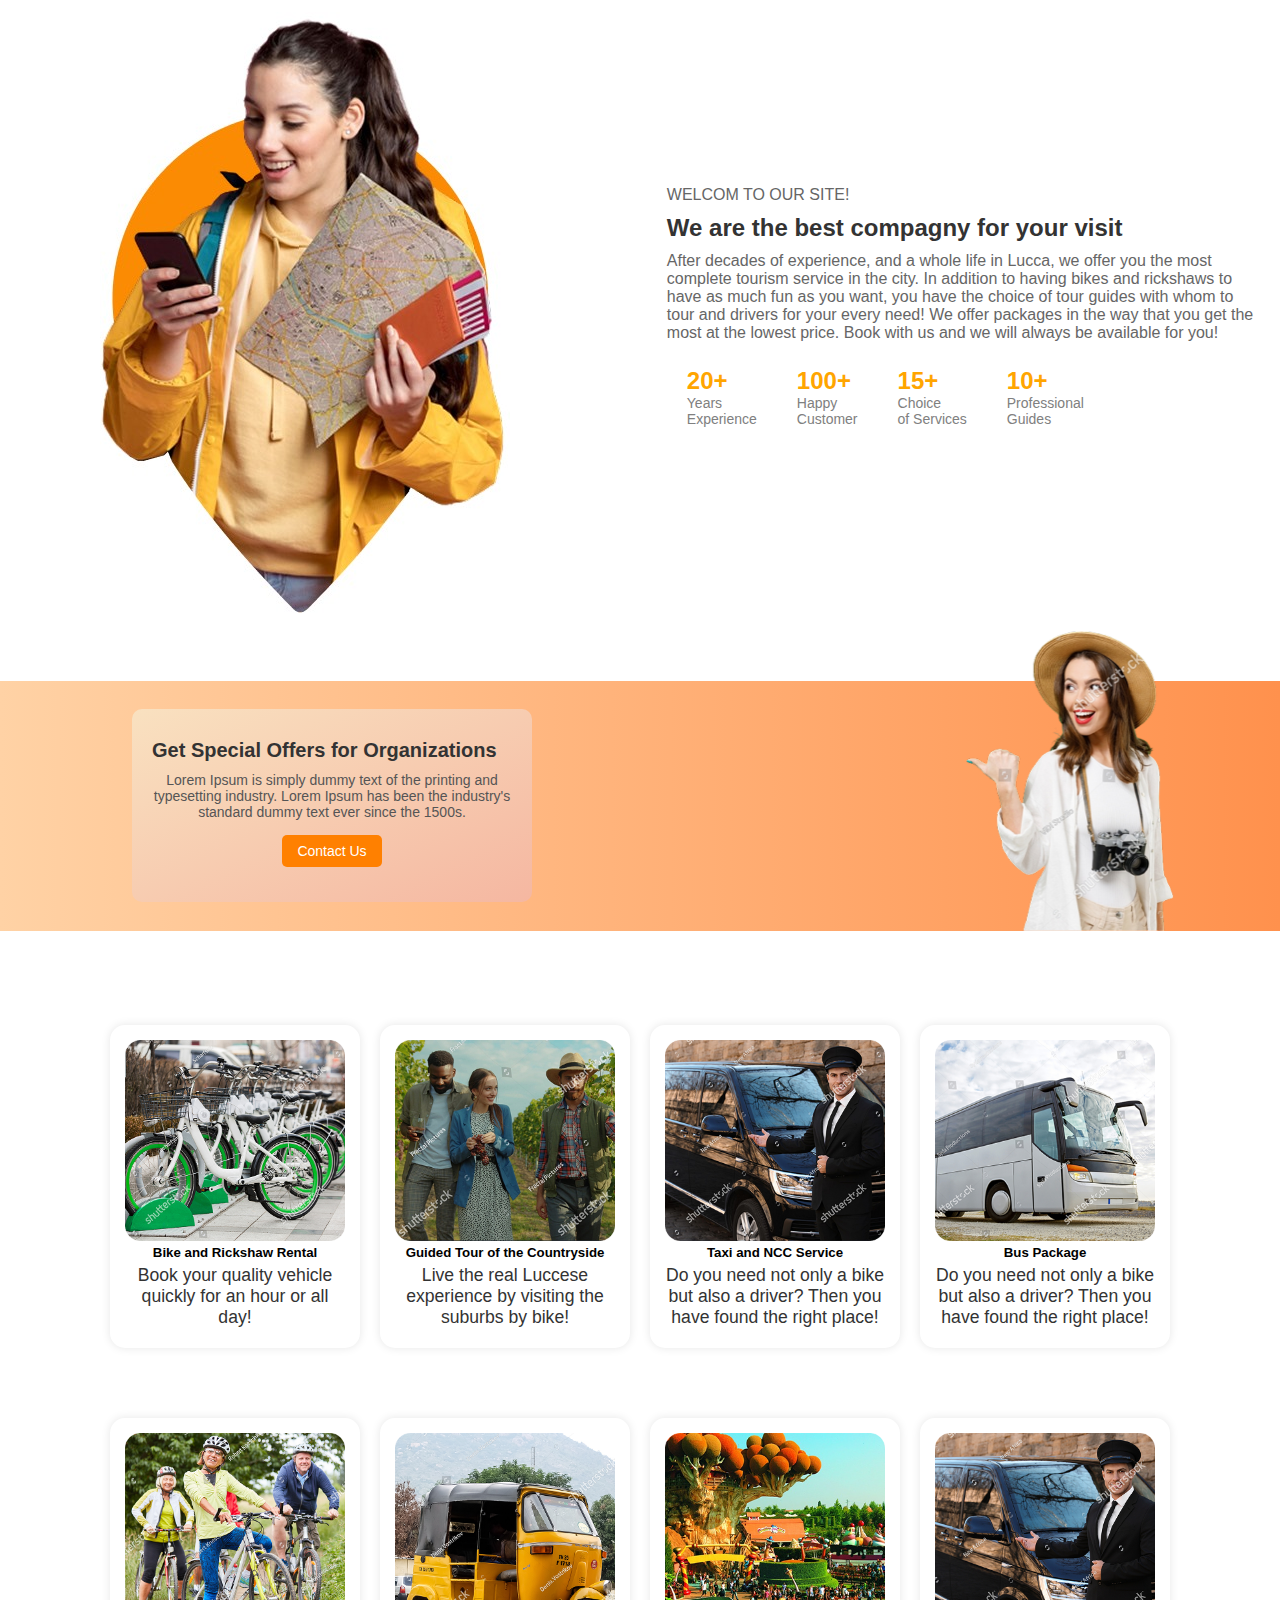
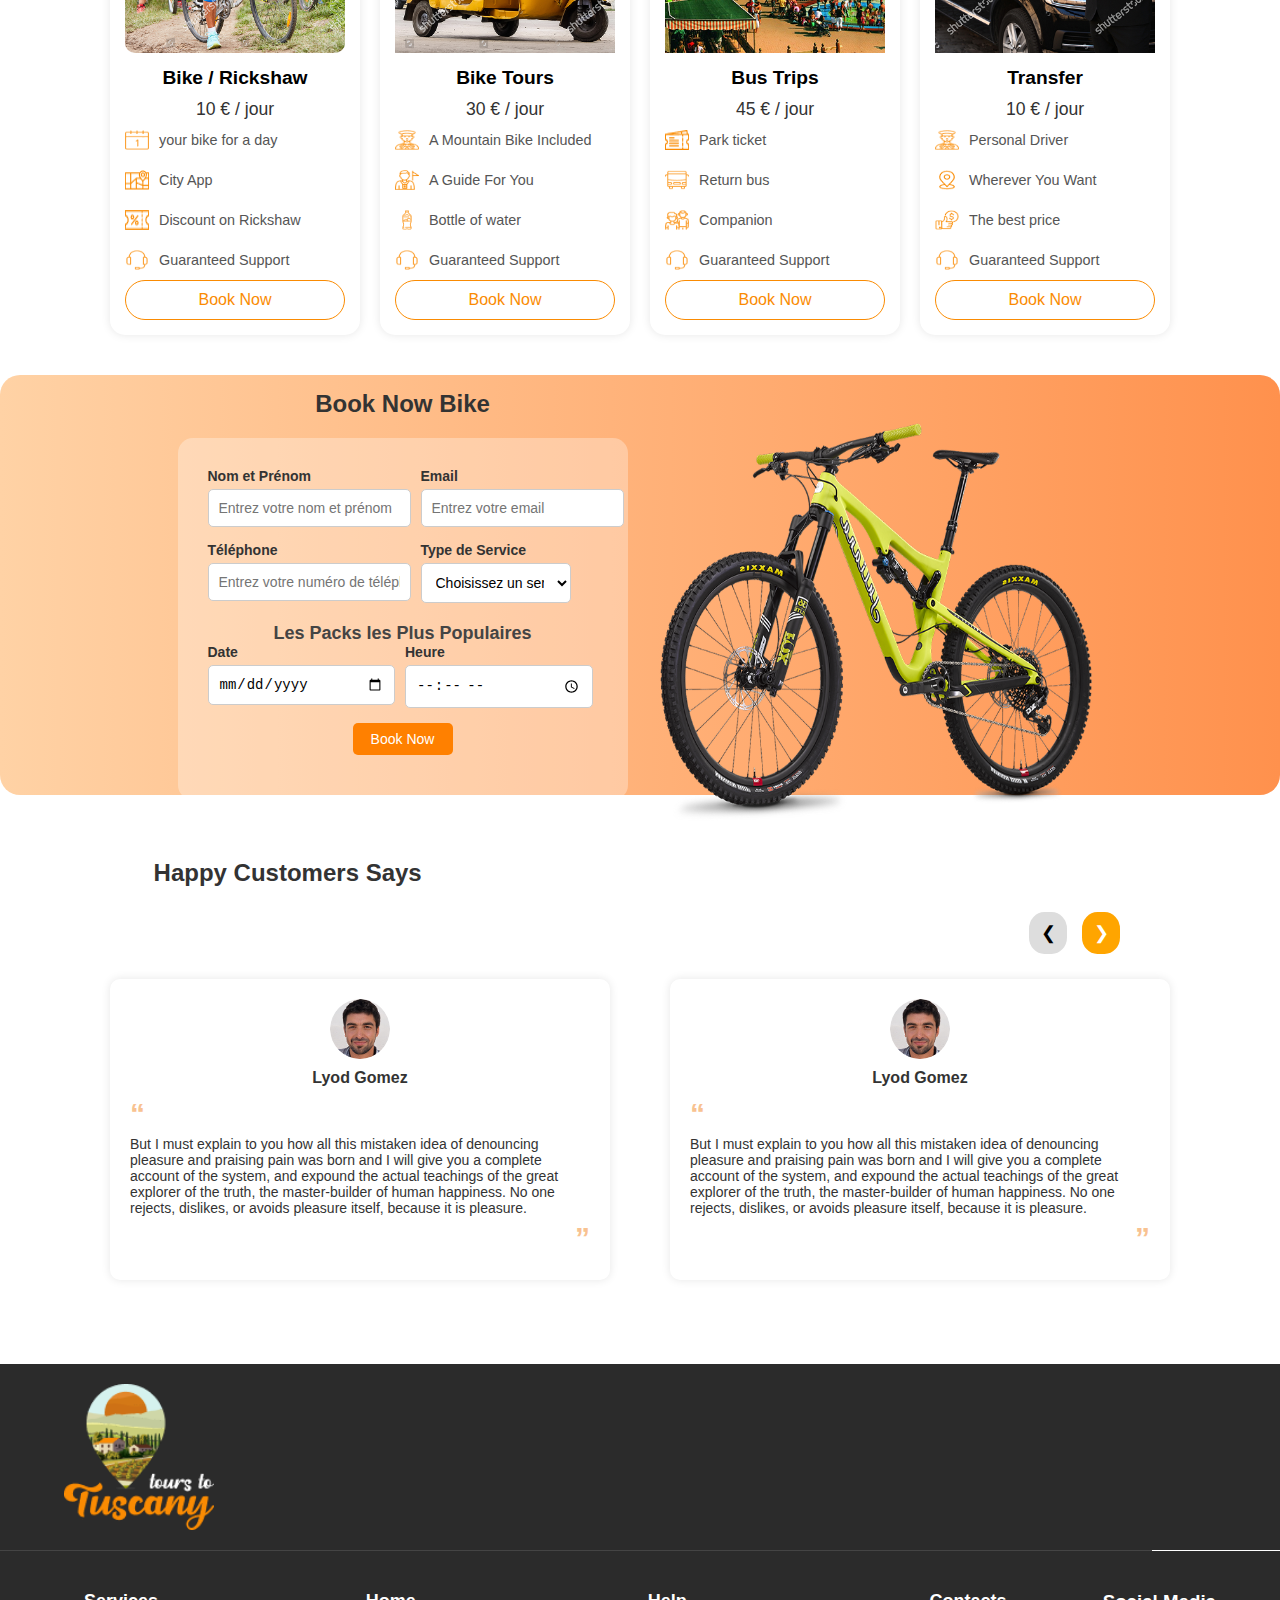
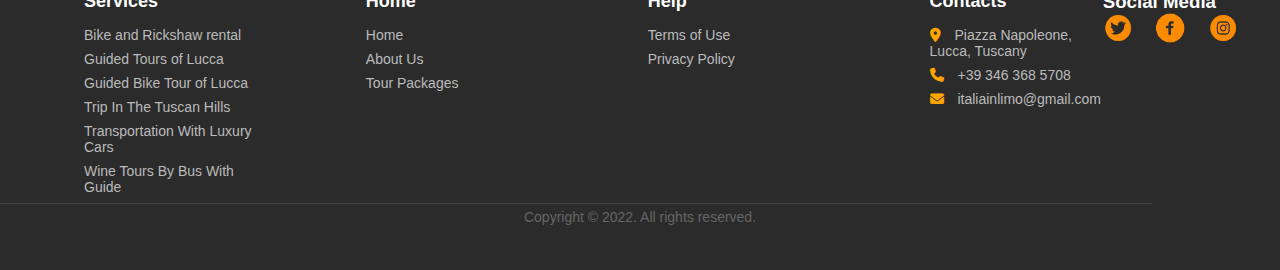
==== commit b4dd2894: "first commit" ====
--- a/index.html
+++ b/index.html
@@ -124,7 +124,7 @@
                          </div>
                  
                          <div class="tour-card">
-                             <img src="image/Rectangle 16 (2).png" alt="Cinque Terre Tour">
+                             <img src="image/Rectangle 161.png" alt="Cinque Terre Tour">
                              <h5>Cinque Terre Tour</h5>
                              <p>from <strong>34 €</strong></p>
                              <div class="p"><span><i class="fa-regular fa-calendar"></i> TO BE DECIDED</span></div>
@@ -202,7 +202,7 @@
 
 <div class="services-container-p">
     <div class="service-card">
-        <img src="image/2.png" alt="Bike and Rickshaw Rental">
+        <img src="image/Rectangle 18k.png" alt="Bike and Rickshaw Rental">
         <h5>Bike and Rickshaw Rental</h5>
         <p>Book your quality vehicle quickly for an hour or all day!</p>
     </div>
@@ -471,9 +471,9 @@
             <div class="footer-social">
                 <h3>Social Media</h3>
                 <div class="social-media">
-                    <a href="#"><img src="image/3256013.png" alt="Twitter"></a>
-                    <a href="#"><img src="image/733547.png" alt="Facebook"></a>
-                    <a href="#"><img src="image/instagram.webp" alt="Instagram"></a>
+                    <a href="#"><img src="image/ant-design_twitter-circle-filled (1).png" alt="Twitter"></a>
+                    <a href="#"><img src="image/entypo-social_facebook-with-circle.png" alt="Facebook"></a>
+                    <a href="#"><img src="image/ant-design_twitter-circle-filled.png" alt="Instagram"></a>
                 </div>
                 
             </div>
--- a/style.css
+++ b/style.css
@@ -95,6 +95,7 @@
 .nav-right{
    display:flex ;
    gap: 20px;
+   align-items: center;
     
 }
 
@@ -637,7 +638,7 @@
     width: 460px;
     height: 400px;
     position: relative;
-    top: 60px;
+    top: 40px;
     
 }
 
@@ -811,23 +812,15 @@
 
 .social-media {
     display: flex;
-    gap: 10px; /* Réduction de l'espace entre les icônes */
-}
-
-.social-media a {
-    display: flex;
-    align-items: center;
-    justify-content: center;
-    width: 35px; /* Taille du cercle */
-    height: 35px;
-    background-color: orange; /* Cercle orange */
-    border-radius: 50%;
-    transition: background 0.3s;
-}
+    gap: 20%; /* Réduction de l'espace entre les icônes */
+    
+}
+
+
 
 .social-media a img {
-    width: 18px; /* Taille réduite des icônes */
-    height: 18px;
+    width: 30px; /* Taille réduite des icônes */
+    height: 30px;
 }
 
 .social-media a:hover {
